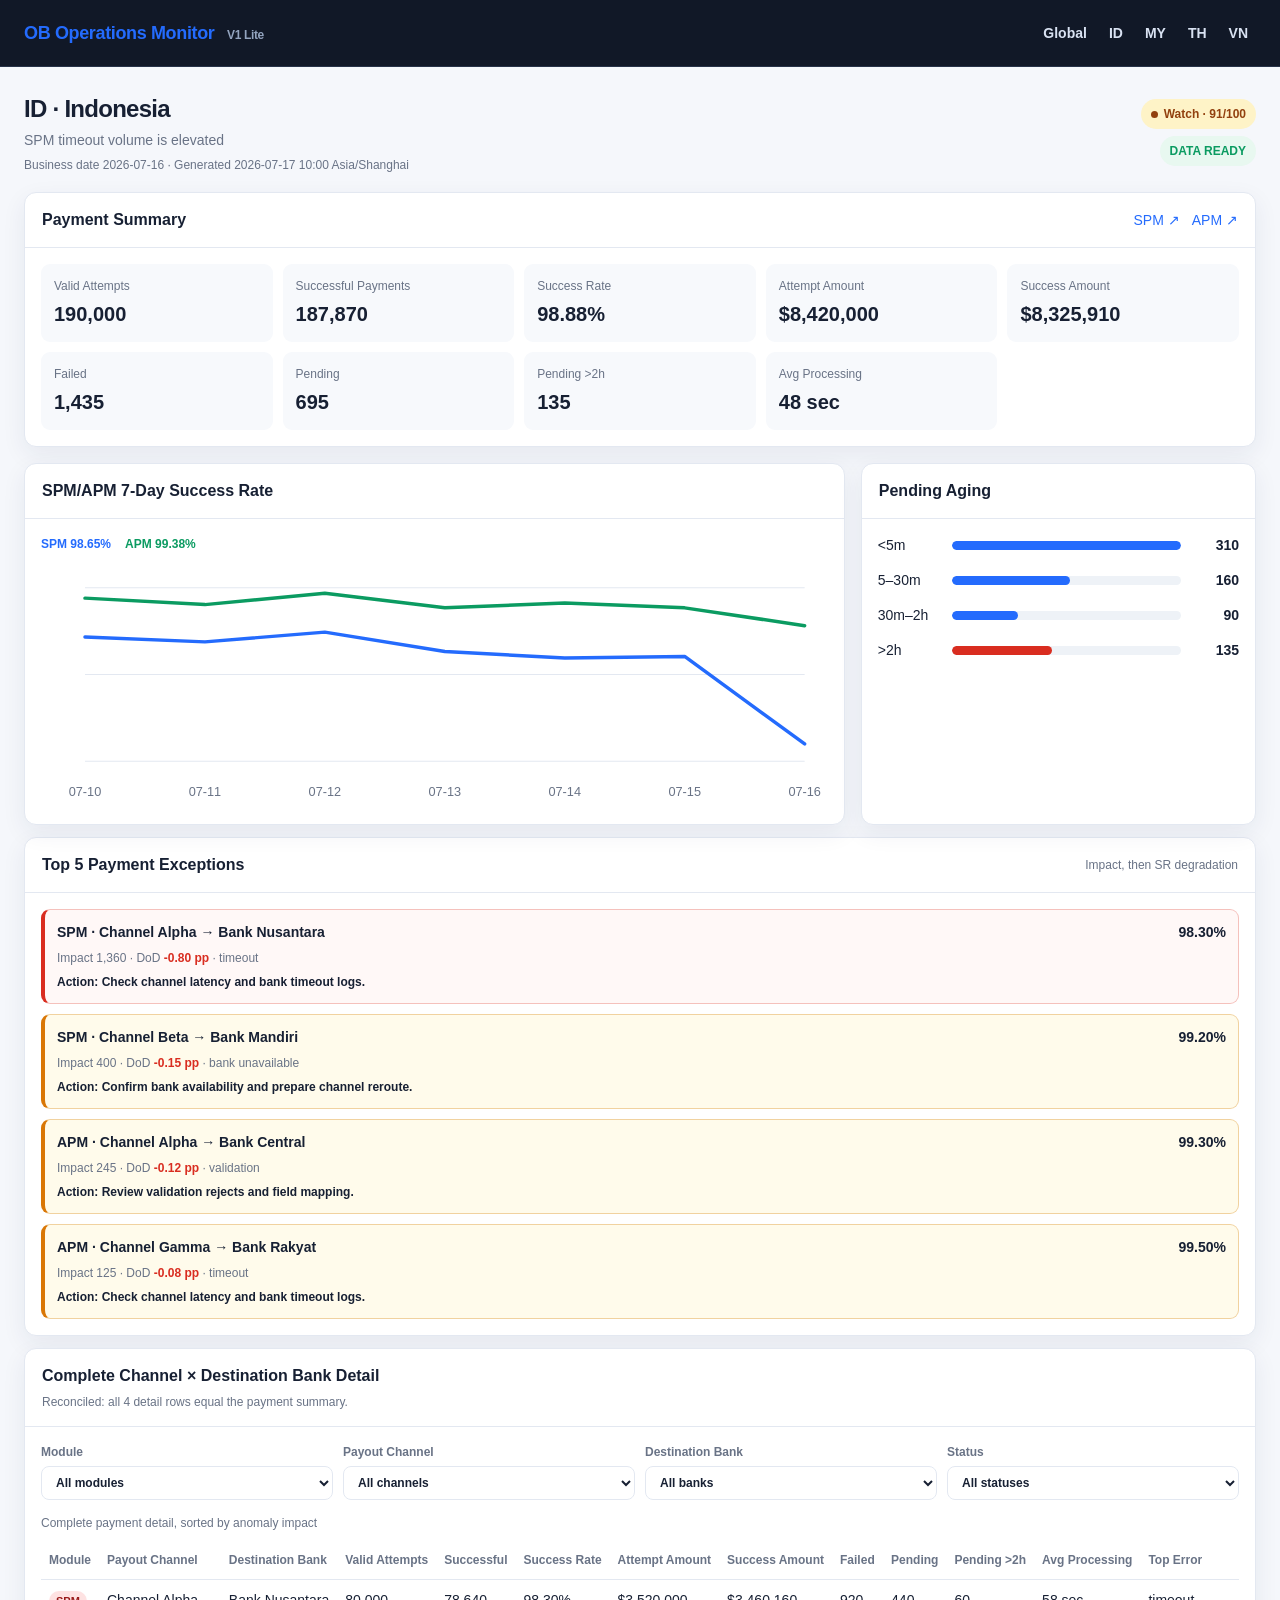
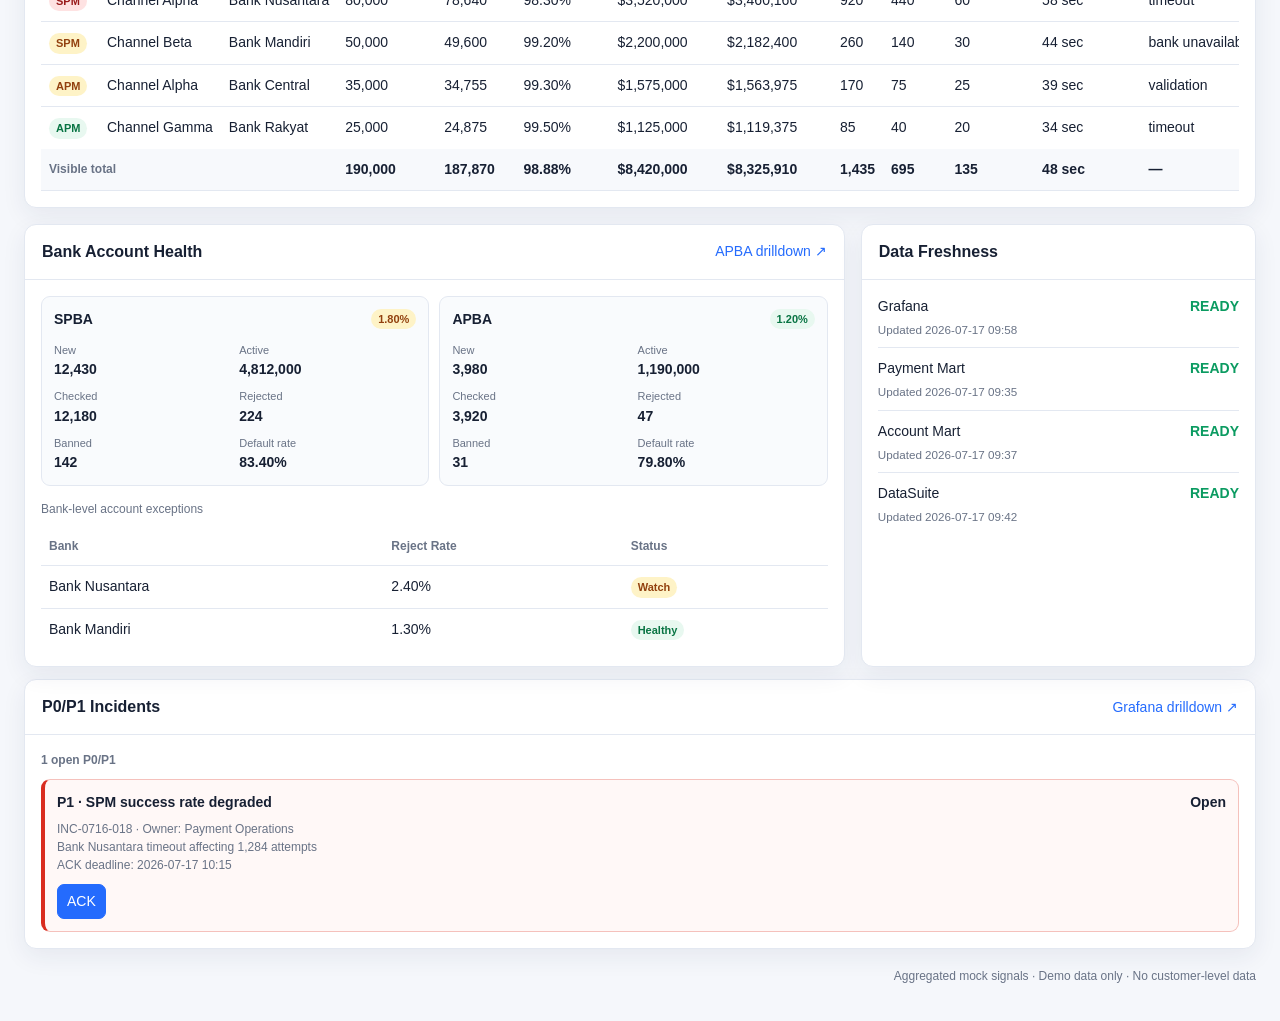
==== prototype/regions/id.html @ ed312b4e "feat: add detailed regional operations dashboards" ====
<!doctype html>
<html lang="en">
<head>
  <meta charset="utf-8">
  <meta name="viewport" content="width=device-width, initial-scale=1">
  <title>ID · OB Operations Monitor</title>
  <link rel="stylesheet" href="../assets/styles.css">
  <script src="../assets/region.js" defer></script>
</head>
<body data-region="ID">
  <header><nav class="nav" aria-label="Region navigation"><a class="brand" href="../index.html">OB Operations Monitor <small>V1 Lite</small></a><div class="region-nav"><a href="../index.html">Global</a><a href="id.html">ID</a><a href="my.html">MY</a><a href="th.html">TH</a><a href="vn.html">VN</a></div></nav></header>
  <main>
    <div class="statusbar"><div><h1 id="regionTitle">ID Dashboard</h1><p class="subtitle" id="regionSubtitle">Loading regional operations signals…</p><p class="report-meta" id="reportMetadata"></p></div><div class="status-stack"><span id="healthBadge" class="badge">Loading</span><span id="readinessBadge" class="badge" role="status" aria-live="polite">DATA LOADING</span></div></div>
    <p id="loadingState" class="notice" role="status">Loading dashboard data…</p><p id="errorState" class="notice error" role="alert" hidden></p>

    <section class="panel" aria-labelledby="paymentHeading"><div class="panel-head"><h2 id="paymentHeading">Payment Summary</h2><div class="drilldowns"><a href="https://datasuite.shopee.io/diana2/chat/122545" target="_blank" rel="noreferrer">SPM ↗</a><a href="https://datasuite.shopee.io/diana2/chat/122545" target="_blank" rel="noreferrer">APM ↗</a></div></div><div class="panel-body"><div id="paymentSummary" class="kpis region-kpis"></div></div></section>

    <div class="grid"><section class="panel" aria-labelledby="trendHeading"><div class="panel-head"><h2 id="trendHeading">SPM/APM 7-Day Success Rate</h2></div><div class="panel-body"><div id="trend" class="trend"></div></div></section><section class="panel" aria-labelledby="agingHeading"><div class="panel-head"><h2 id="agingHeading">Pending Aging</h2></div><div class="panel-body"><div id="pendingAging" class="aging"></div></div></section></div>

    <section class="panel space-top" aria-labelledby="exceptionsHeading"><div class="panel-head"><h2 id="exceptionsHeading">Top 5 Payment Exceptions</h2><span class="muted">Impact, then SR degradation</span></div><div class="panel-body"><div id="exceptions" class="exceptions"></div></div></section>

    <section class="panel space-top" aria-labelledby="detailHeading"><div class="panel-head"><div><h2 id="detailHeading">Complete Channel × Destination Bank Detail</h2><p id="reconciliation" class="reconciliation" role="status" aria-live="polite"></p></div></div><div class="panel-body"><div class="filters" aria-label="Payment detail filters"><label class="filter">Module<select id="moduleFilter"><option value="all">All modules</option></select></label><label class="filter">Payout Channel<select id="channelFilter"><option value="all">All channels</option></select></label><label class="filter">Destination Bank<select id="bankFilter"><option value="all">All banks</option></select></label><label class="filter">Status<select id="statusFilter"><option value="all">All statuses</option><option value="healthy">Healthy</option><option value="watch">Watch</option><option value="critical">Critical</option></select></label></div><div class="table-wrap" id="paymentDetails"><table><caption>Complete payment detail, sorted by anomaly impact</caption><thead><tr><th scope="col">Module</th><th scope="col">Payout Channel</th><th scope="col">Destination Bank</th><th scope="col">Valid Attempts</th><th scope="col">Successful</th><th scope="col">Success Rate</th><th scope="col">Attempt Amount</th><th scope="col">Success Amount</th><th scope="col">Failed</th><th scope="col">Pending</th><th scope="col">Pending &gt;2h</th><th scope="col">Avg Processing</th><th scope="col">Top Error</th><th scope="col">DoD SR Change</th></tr></thead><tbody id="paymentDetailsBody"></tbody><tfoot id="paymentDetailsTotals"></tfoot></table></div></div></section>

    <div class="grid"><section class="panel" aria-labelledby="accountHeading"><div class="panel-head"><h2 id="accountHeading">Bank Account Health</h2><a href="https://datasuite.shopee.io/diana2/chat/122545" target="_blank" rel="noreferrer">APBA drilldown ↗</a></div><div class="panel-body" id="accountHealth"></div></section><section class="panel" aria-labelledby="freshnessHeading"><div class="panel-head"><h2 id="freshnessHeading">Data Freshness</h2></div><div class="panel-body"><div id="freshness" class="freshness"></div></div></section></div>

    <section class="panel space-top" aria-labelledby="incidentHeading"><div class="panel-head"><h2 id="incidentHeading">P0/P1 Incidents</h2><a href="https://grafana.shopee.io/dashboards/f/jWl_-i3Sk/spm-outbound" target="_blank" rel="noreferrer">Grafana drilldown ↗</a></div><div class="panel-body" id="incidents"></div></section>
    <p class="footnote">Aggregated mock signals · Demo data only · No customer-level data</p>
  </main>
</body>
</html>
---- prototype/assets/styles.css ----
:root {
  --bg: #f5f7fb;
  --panel: #ffffff;
  --text: #172033;
  --muted: #697386;
  --line: #e3e8f1;
  --blue: #246bfd;
  --green: #0b9b61;
  --amber: #d97706;
  --red: #d92d20;
  --shadow: 0 8px 24px rgba(35, 48, 78, .07);
}

* { box-sizing: border-box; }

body {
  margin: 0;
  color: var(--text);
  background: var(--bg);
  font: 14px/1.5 Inter, ui-sans-serif, -apple-system, BlinkMacSystemFont, "Segoe UI", sans-serif;
}

a { color: var(--blue); text-decoration: none; }
button, select { font: inherit; }

a:focus-visible,
button:focus-visible,
select:focus-visible {
  outline: 3px solid rgba(36, 107, 253, .35);
  outline-offset: 2px;
}

header {
  color: white;
  background: #111827;
  border-bottom: 1px solid #273248;
}

.nav,
main { max-width: 1280px; margin: auto; }

.nav {
  min-height: 66px;
  padding: 14px 24px;
  display: flex;
  align-items: center;
  justify-content: space-between;
  gap: 16px;
}

.brand { font-size: 18px; font-weight: 800; letter-spacing: -.02em; }
.brand small { color: #93a4bf; font-size: 12px; font-weight: 600; margin-left: 8px; }
.controls { display: flex; align-items: center; gap: 10px; }

select {
  border: 1px solid #3c4962;
  border-radius: 8px;
  padding: 8px 28px 8px 10px;
  color: white;
  background: #1f2937;
}

main { padding: 24px; }

.statusbar {
  display: flex;
  justify-content: space-between;
  align-items: center;
  gap: 12px;
  margin-bottom: 18px;
}

h1 { margin: 0; font-size: 24px; letter-spacing: -.03em; }
.subtitle { margin: 3px 0 0; color: var(--muted); }

.badge {
  display: inline-flex;
  align-items: center;
  gap: 6px;
  border-radius: 999px;
  padding: 6px 10px;
  color: #087443;
  background: #e8f8f0;
  font-size: 12px;
  font-weight: 800;
}
.badge.watch,
.badge.delayed { color: #92400e; background: #fef3c7; }
.badge.critical { color: #991b1b; background: #fee2e2; }

.dot { width: 7px; height: 7px; border-radius: 50%; background: currentColor; }
.sr-only { position: absolute; width: 1px; height: 1px; padding: 0; margin: -1px; overflow: hidden; clip: rect(0, 0, 0, 0); white-space: nowrap; border: 0; }
.space-top { margin-top: 12px; }
.muted,
.report-meta,
.reconciliation { color: var(--muted); font-size: 12px; }
.report-meta,
.reconciliation { margin: 5px 0 0; }
.status-stack { display: flex; align-items: flex-end; flex-direction: column; gap: 7px; }
.region-nav { display: flex; align-items: center; gap: 6px; flex-wrap: wrap; }
.region-nav a { color: #d9e2f2; border-radius: 6px; padding: 5px 8px; font-weight: 700; }
.region-nav a:hover { color: white; background: #273248; }
.notice { padding: 14px; border: 1px solid var(--line); border-radius: 9px; background: white; }
.notice.error { color: #991b1b; border-color: #f5c1bc; background: #fff8f7; }
.drilldowns { display: flex; gap: 12px; }

.regions { display: grid; grid-template-columns: repeat(4, minmax(0, 1fr)); gap: 14px; }
.card,
.panel {
  background: var(--panel);
  border: 1px solid var(--line);
  border-radius: 12px;
  box-shadow: var(--shadow);
}

.region { display: block; padding: 16px; border-top: 4px solid var(--green); color: inherit; }
.region:hover { border-color: #cbd5e1; border-top-color: var(--green); box-shadow: 0 10px 28px rgba(35, 48, 78, .12); }
.region.watch { border-top-color: var(--amber); }
.region.danger,
.region.critical { border-top-color: var(--red); }
.region-head { display: flex; justify-content: space-between; align-items: center; }
.region-name { font-size: 16px; font-weight: 850; }
.health { font-size: 12px; font-weight: 800; color: var(--green); }
.watch .health { color: var(--amber); }
.danger .health,
.critical .health { color: var(--red); }
.score { margin: 8px 0 10px; font-size: 30px; font-weight: 850; }
.metric-line { display: flex; justify-content: space-between; gap: 12px; color: var(--muted); margin-top: 5px; }
.metric-line strong { color: var(--text); text-align: right; }

.grid { display: grid; grid-template-columns: 1.35fr .65fr; gap: 16px; margin-top: 16px; }
.panel { overflow: hidden; }
.panel-head { padding: 15px 17px; display: flex; align-items: center; justify-content: space-between; gap: 12px; border-bottom: 1px solid var(--line); }
.panel-head h2 { margin: 0; font-size: 16px; }
.panel-body { padding: 16px; }

.kpis { display: grid; grid-template-columns: repeat(4, minmax(0, 1fr)); gap: 10px; }
.region-kpis { grid-template-columns: repeat(5, minmax(0, 1fr)); }
.kpi { padding: 12px; border: 1px solid transparent; border-radius: 9px; background: #f7f9fc; }
.kpi span { display: block; color: var(--muted); font-size: 12px; }
.kpi strong { display: block; margin-top: 4px; font-size: 20px; }

.filters { display: grid; grid-template-columns: repeat(4, minmax(140px, 1fr)); gap: 10px; margin-bottom: 14px; }
.filter { display: grid; gap: 5px; color: var(--muted); font-size: 12px; font-weight: 700; }
.filter select { width: 100%; color: var(--text); background: white; border-color: var(--line); }

table { width: 100%; border-collapse: collapse; }
th { color: var(--muted); font-size: 12px; font-weight: 700; text-align: left; }
th,
td { padding: 10px 8px; border-bottom: 1px solid var(--line); white-space: nowrap; }
tbody tr:last-child td { border-bottom: 0; }
tbody tr:hover { background: #f8fafc; }
.table-wrap caption { padding: 0 0 9px; color: var(--muted); text-align: left; font-size: 12px; }
.table-wrap tfoot { background: #f7f9fc; font-weight: 800; }
.compact-table { margin-top: 14px; }
.table-wrap { overflow-x: auto; }
.down { color: var(--red); font-weight: 750; }
.up { color: var(--green); font-weight: 750; }

.exceptions { display: grid; gap: 10px; }
.exception-card { padding: 12px; border: 1px solid #f1d29f; border-left: 4px solid var(--amber); border-radius: 9px; background: #fffbeb; }
.exception-card.critical { border-color: #f5c1bc; border-left-color: var(--red); background: #fff8f7; }
.exception-title { display: flex; justify-content: space-between; gap: 10px; font-weight: 800; }
.exception-meta { margin-top: 6px; color: var(--muted); font-size: 12px; }
.exception-action { margin-top: 6px; font-size: 12px; font-weight: 650; }
.status-pill { display: inline-block; border-radius: 999px; padding: 2px 7px; color: #087443; background: #e8f8f0; font-size: 11px; font-weight: 800; }
.status-pill.watch { color: #92400e; background: #fef3c7; }
.status-pill.critical { color: #991b1b; background: #fee2e2; }

.incident { border: 1px solid #f5c1bc; border-left: 4px solid var(--red); border-radius: 9px; padding: 12px; background: #fff8f7; }
.incident-title { display: flex; justify-content: space-between; gap: 8px; font-weight: 800; }
.incident-meta { margin: 7px 0; color: var(--muted); font-size: 12px; }
.incident.recovered { border-color: #bbebd2; border-left-color: var(--green); background: #f3fcf7; }
.incident-count { margin-bottom: 10px; color: var(--muted); font-size: 12px; font-weight: 800; }
.incident-list { display: grid; gap: 10px; }
.actions { display: flex; gap: 7px; margin-top: 10px; flex-wrap: wrap; }
.btn { display: inline-block; border: 1px solid #ccd5e2; border-radius: 7px; padding: 6px 9px; color: #354052; background: white; cursor: pointer; }
.btn.primary { border-color: var(--blue); color: white; background: var(--blue); }
.btn:disabled { opacity: .55; cursor: default; }
.empty { padding: 24px 10px; text-align: center; color: var(--muted); }

.trend { width: 100%; min-height: 220px; }
.trend svg { display: block; width: 100%; height: auto; overflow: visible; }
.trend-grid { stroke: var(--line); stroke-width: 1; }
.trend-line { fill: none; stroke: var(--blue); stroke-width: 3; stroke-linecap: round; stroke-linejoin: round; }
.trend-line.secondary { stroke: var(--green); }
.trend-point { fill: white; stroke: currentColor; stroke-width: 2; }
.trend-label { fill: var(--muted); font-size: 11px; }
.legend { display: flex; gap: 14px; font-size: 12px; font-weight: 800; }
.legend-spm { color: var(--blue); }
.legend-apm { color: var(--green); }
.aging { display: grid; gap: 14px; }
.aging-row { display: grid; grid-template-columns: 64px 1fr 48px; align-items: center; gap: 10px; }
.aging-row strong { text-align: right; }
.aging-track { height: 9px; overflow: hidden; border-radius: 99px; background: #eef2f7; }
.aging-track i { display: block; height: 100%; border-radius: inherit; background: var(--blue); }
.aging-row:last-child .aging-track i { background: var(--red); }

.account-modules { display: grid; grid-template-columns: repeat(2, minmax(0, 1fr)); gap: 10px; }
.account-card { padding: 12px; border: 1px solid var(--line); border-radius: 9px; background: #f9fbfd; }
.account-title { display: flex; justify-content: space-between; align-items: center; }
.account-card dl { display: grid; grid-template-columns: repeat(2, minmax(0, 1fr)); gap: 8px; margin: 12px 0 0; }
.account-card dl div { min-width: 0; }
.account-card dt { color: var(--muted); font-size: 11px; }
.account-card dd { margin: 1px 0 0; font-weight: 800; }

.freshness { display: grid; gap: 10px; }
.source { display: grid; grid-template-columns: 1fr auto; gap: 4px; padding-bottom: 9px; border-bottom: 1px solid var(--line); }
.source:last-child { padding-bottom: 0; border: 0; }
.source small { color: var(--muted); grid-column: 1 / -1; }
.ready { color: var(--green); font-weight: 800; }
.delayed { color: var(--amber); font-weight: 800; }
.footnote { color: var(--muted); text-align: right; font-size: 12px; margin-top: 18px; }

@media (max-width: 960px) {
  .regions { grid-template-columns: repeat(2, minmax(0, 1fr)); }
  .grid { grid-template-columns: 1fr; }
  .filters { grid-template-columns: repeat(2, minmax(0, 1fr)); }
  .region-kpis { grid-template-columns: repeat(3, minmax(0, 1fr)); }
}

@media (max-width: 600px) {
  .nav,
  .statusbar { align-items: flex-start; flex-direction: column; }
  .status-stack { align-items: flex-start; }
  .controls { width: 100%; justify-content: space-between; }
  main { padding: 16px; }
  .regions,
  .kpis,
  .filters { grid-template-columns: 1fr; }
  .panel-head { align-items: flex-start; flex-direction: column; }
  .table-wrap { -webkit-overflow-scrolling: touch; }
  .exception-title,
  .incident-title { flex-direction: column; }
  .account-modules { grid-template-columns: 1fr; }
}

@media (prefers-reduced-motion: no-preference) {
  .region { transition: border-color .16s ease, box-shadow .16s ease; }
}
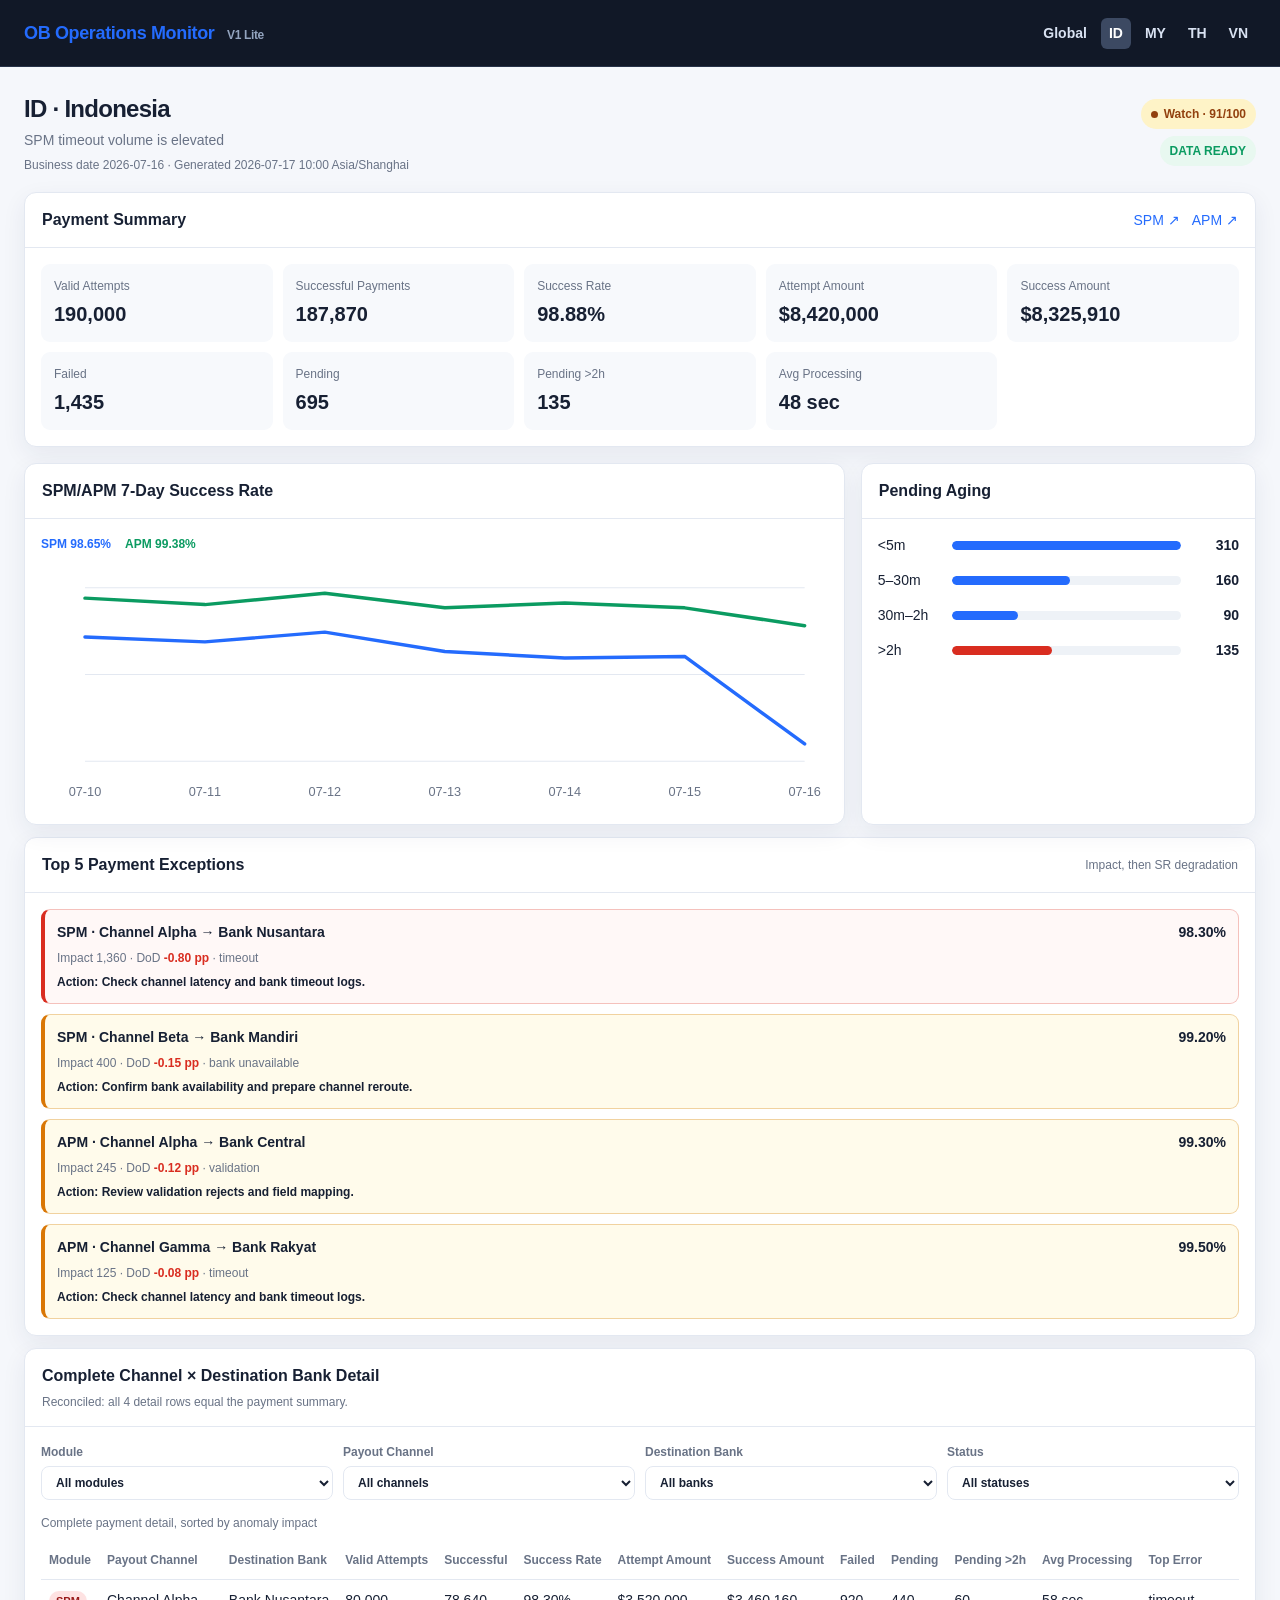
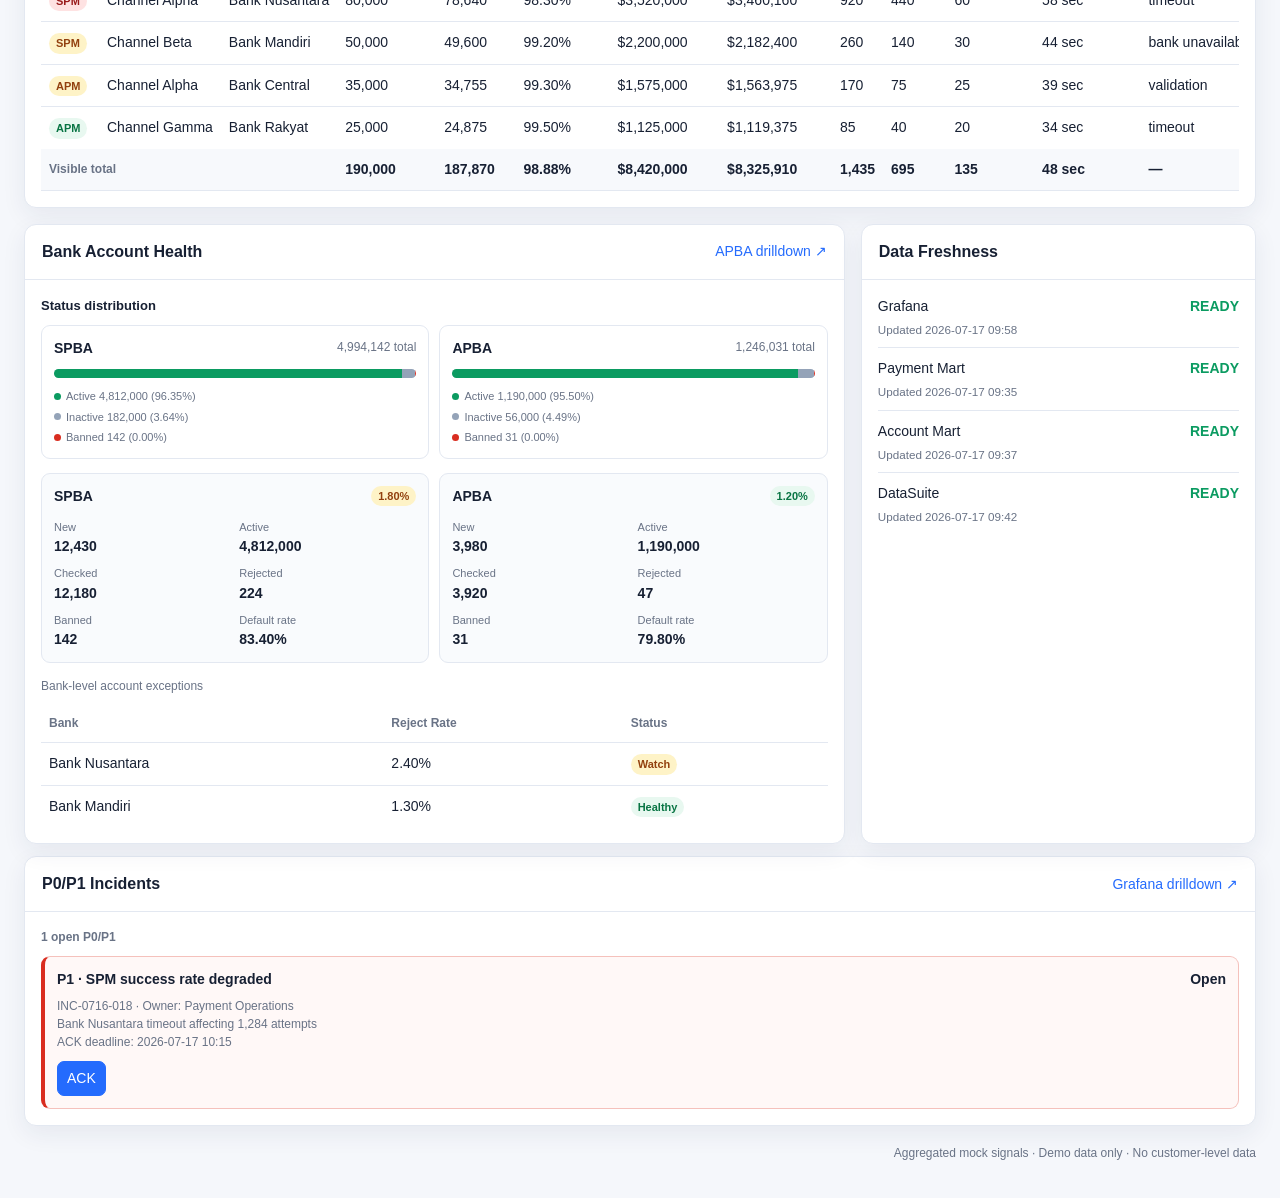
==== commit fcb19f00: "fix: harden regional dashboard interactions" ====
--- a/prototype/regions/id.html
+++ b/prototype/regions/id.html
@@ -8,7 +8,7 @@
   <script src="../assets/region.js" defer></script>
 </head>
 <body data-region="ID">
-  <header><nav class="nav" aria-label="Region navigation"><a class="brand" href="../index.html">OB Operations Monitor <small>V1 Lite</small></a><div class="region-nav"><a href="../index.html">Global</a><a href="id.html">ID</a><a href="my.html">MY</a><a href="th.html">TH</a><a href="vn.html">VN</a></div></nav></header>
+  <header><nav class="nav" aria-label="Region navigation"><a class="brand" href="../index.html">OB Operations Monitor <small>V1 Lite</small></a><div class="region-nav"><a href="../index.html">Global</a><a href="id.html" aria-current="page">ID</a><a href="my.html">MY</a><a href="th.html">TH</a><a href="vn.html">VN</a></div></nav></header>
   <main>
     <div class="statusbar"><div><h1 id="regionTitle">ID Dashboard</h1><p class="subtitle" id="regionSubtitle">Loading regional operations signals…</p><p class="report-meta" id="reportMetadata"></p></div><div class="status-stack"><span id="healthBadge" class="badge">Loading</span><span id="readinessBadge" class="badge" role="status" aria-live="polite">DATA LOADING</span></div></div>
     <p id="loadingState" class="notice" role="status">Loading dashboard data…</p><p id="errorState" class="notice error" role="alert" hidden></p>
@@ -19,7 +19,7 @@
 
     <section class="panel space-top" aria-labelledby="exceptionsHeading"><div class="panel-head"><h2 id="exceptionsHeading">Top 5 Payment Exceptions</h2><span class="muted">Impact, then SR degradation</span></div><div class="panel-body"><div id="exceptions" class="exceptions"></div></div></section>
 
-    <section class="panel space-top" aria-labelledby="detailHeading"><div class="panel-head"><div><h2 id="detailHeading">Complete Channel × Destination Bank Detail</h2><p id="reconciliation" class="reconciliation" role="status" aria-live="polite"></p></div></div><div class="panel-body"><div class="filters" aria-label="Payment detail filters"><label class="filter">Module<select id="moduleFilter"><option value="all">All modules</option></select></label><label class="filter">Payout Channel<select id="channelFilter"><option value="all">All channels</option></select></label><label class="filter">Destination Bank<select id="bankFilter"><option value="all">All banks</option></select></label><label class="filter">Status<select id="statusFilter"><option value="all">All statuses</option><option value="healthy">Healthy</option><option value="watch">Watch</option><option value="critical">Critical</option></select></label></div><div class="table-wrap" id="paymentDetails"><table><caption>Complete payment detail, sorted by anomaly impact</caption><thead><tr><th scope="col">Module</th><th scope="col">Payout Channel</th><th scope="col">Destination Bank</th><th scope="col">Valid Attempts</th><th scope="col">Successful</th><th scope="col">Success Rate</th><th scope="col">Attempt Amount</th><th scope="col">Success Amount</th><th scope="col">Failed</th><th scope="col">Pending</th><th scope="col">Pending &gt;2h</th><th scope="col">Avg Processing</th><th scope="col">Top Error</th><th scope="col">DoD SR Change</th></tr></thead><tbody id="paymentDetailsBody"></tbody><tfoot id="paymentDetailsTotals"></tfoot></table></div></div></section>
+    <section class="panel space-top" aria-labelledby="detailHeading"><div class="panel-head"><div><h2 id="detailHeading">Complete Channel × Destination Bank Detail</h2><p id="reconciliation" class="reconciliation" role="status" aria-live="polite"></p></div></div><div class="panel-body"><div class="filters" role="group" aria-label="Payment detail filters"><label class="filter">Module<select id="moduleFilter" disabled><option value="all">All modules</option></select></label><label class="filter">Payout Channel<select id="channelFilter" disabled><option value="all">All channels</option></select></label><label class="filter">Destination Bank<select id="bankFilter" disabled><option value="all">All banks</option></select></label><label class="filter">Status<select id="statusFilter" disabled><option value="all">All statuses</option><option value="healthy">Healthy</option><option value="watch">Watch</option><option value="critical">Critical</option></select></label></div><div class="table-wrap" id="paymentDetails" tabindex="0" aria-label="Scrollable complete payment detail table"><table><caption>Complete payment detail, sorted by anomaly impact</caption><thead><tr><th scope="col">Module</th><th scope="col">Payout Channel</th><th scope="col">Destination Bank</th><th scope="col">Valid Attempts</th><th scope="col">Successful</th><th scope="col">Success Rate</th><th scope="col">Attempt Amount</th><th scope="col">Success Amount</th><th scope="col">Failed</th><th scope="col">Pending</th><th scope="col">Pending &gt;2h</th><th scope="col">Avg Processing</th><th scope="col">Top Error</th><th scope="col">DoD SR Change</th></tr></thead><tbody id="paymentDetailsBody"></tbody><tfoot id="paymentDetailsTotals"></tfoot></table></div></div></section>
 
     <div class="grid"><section class="panel" aria-labelledby="accountHeading"><div class="panel-head"><h2 id="accountHeading">Bank Account Health</h2><a href="https://datasuite.shopee.io/diana2/chat/122545" target="_blank" rel="noreferrer">APBA drilldown ↗</a></div><div class="panel-body" id="accountHealth"></div></section><section class="panel" aria-labelledby="freshnessHeading"><div class="panel-head"><h2 id="freshnessHeading">Data Freshness</h2></div><div class="panel-body"><div id="freshness" class="freshness"></div></div></section></div>
 
--- a/prototype/assets/styles.css
+++ b/prototype/assets/styles.css
@@ -87,6 +87,7 @@
 .badge.watch,
 .badge.delayed { color: #92400e; background: #fef3c7; }
 .badge.critical { color: #991b1b; background: #fee2e2; }
+.badge.unknown { color: #475569; background: #e2e8f0; }
 
 .dot { width: 7px; height: 7px; border-radius: 50%; background: currentColor; }
 .sr-only { position: absolute; width: 1px; height: 1px; padding: 0; margin: -1px; overflow: hidden; clip: rect(0, 0, 0, 0); white-space: nowrap; border: 0; }
@@ -100,6 +101,7 @@
 .region-nav { display: flex; align-items: center; gap: 6px; flex-wrap: wrap; }
 .region-nav a { color: #d9e2f2; border-radius: 6px; padding: 5px 8px; font-weight: 700; }
 .region-nav a:hover { color: white; background: #273248; }
+.region-nav a[aria-current="page"] { color: white; background: #3c4962; }
 .notice { padding: 14px; border: 1px solid var(--line); border-radius: 9px; background: white; }
 .notice.error { color: #991b1b; border-color: #f5c1bc; background: #fff8f7; }
 .drilldowns { display: flex; gap: 12px; }
@@ -156,6 +158,7 @@
 .table-wrap { overflow-x: auto; }
 .down { color: var(--red); font-weight: 750; }
 .up { color: var(--green); font-weight: 750; }
+.neutral { color: var(--muted); font-weight: 750; }
 
 .exceptions { display: grid; gap: 10px; }
 .exception-card { padding: 12px; border: 1px solid #f1d29f; border-left: 4px solid var(--amber); border-radius: 9px; background: #fffbeb; }
@@ -197,6 +200,22 @@
 .aging-row:last-child .aging-track i { background: var(--red); }
 
 .account-modules { display: grid; grid-template-columns: repeat(2, minmax(0, 1fr)); gap: 10px; }
+.account-distribution h3 { margin: 0 0 10px; font-size: 13px; }
+.distribution-grid { display: grid; grid-template-columns: repeat(2, minmax(0, 1fr)); gap: 10px; margin-bottom: 14px; }
+.distribution-card { padding: 12px; border: 1px solid var(--line); border-radius: 9px; }
+.distribution-title { display: flex; justify-content: space-between; gap: 8px; }
+.distribution-title span { color: var(--muted); font-size: 12px; }
+.distribution-bar { display: flex; width: 100%; height: 9px; overflow: hidden; margin: 10px 0; border-radius: 99px; background: #eef2f7; }
+.distribution-bar i { display: block; min-width: 1px; }
+.distribution-bar .active,
+.distribution-legend .active { background: var(--green); }
+.distribution-bar .inactive,
+.distribution-legend .inactive { background: #94a3b8; }
+.distribution-bar .banned,
+.distribution-legend .banned { background: var(--red); }
+.distribution-legend { display: grid; gap: 4px; color: var(--muted); font-size: 11px; }
+.distribution-legend span { display: flex; align-items: center; gap: 5px; }
+.distribution-legend .key { width: 7px; height: 7px; border-radius: 50%; }
 .account-card { padding: 12px; border: 1px solid var(--line); border-radius: 9px; background: #f9fbfd; }
 .account-title { display: flex; justify-content: space-between; align-items: center; }
 .account-card dl { display: grid; grid-template-columns: repeat(2, minmax(0, 1fr)); gap: 8px; margin: 12px 0 0; }
@@ -216,7 +235,9 @@
   .regions { grid-template-columns: repeat(2, minmax(0, 1fr)); }
   .grid { grid-template-columns: 1fr; }
   .filters { grid-template-columns: repeat(2, minmax(0, 1fr)); }
-  .region-kpis { grid-template-columns: repeat(3, minmax(0, 1fr)); }
+  .region-kpis { grid-template-columns: repeat(2, minmax(0, 1fr)); }
+  .account-modules { grid-template-columns: repeat(2, minmax(0, 1fr)); }
+  .distribution-grid { grid-template-columns: repeat(2, minmax(0, 1fr)); }
 }
 
 @media (max-width: 600px) {
@@ -232,7 +253,8 @@
   .table-wrap { -webkit-overflow-scrolling: touch; }
   .exception-title,
   .incident-title { flex-direction: column; }
-  .account-modules { grid-template-columns: 1fr; }
+  .account-modules,
+  .distribution-grid { grid-template-columns: 1fr; }
 }
 
 @media (prefers-reduced-motion: no-preference) {
